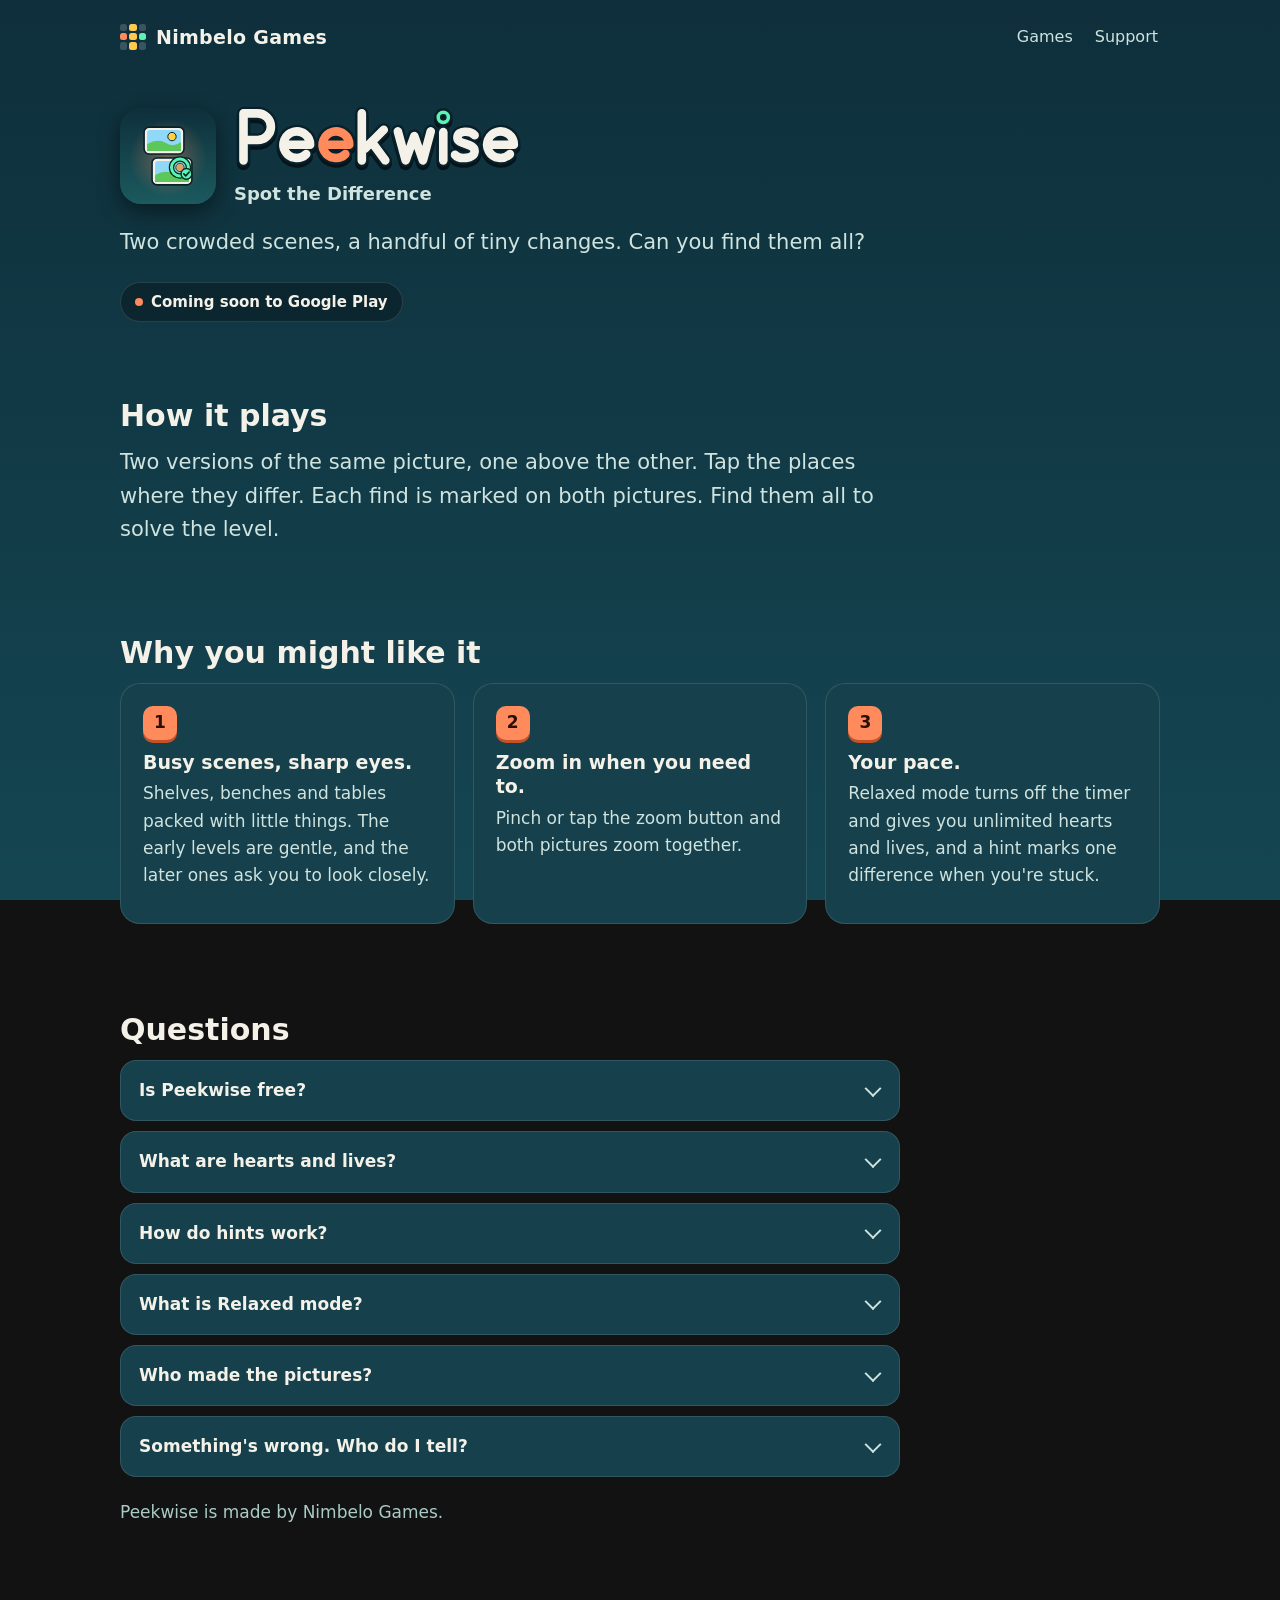
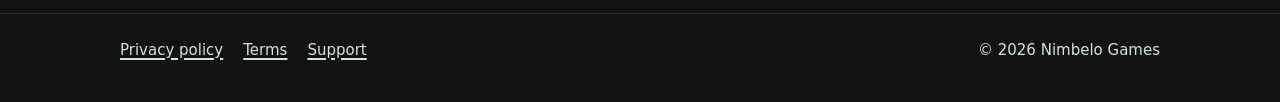
==== peekwise/index.html @ 4d1a4976 "Favicon on every page; screenshot frames hidden until real ones exist (design 71d658f) Co-Authored-B" ====
<!doctype html>
<html lang="en">
<head>
<meta charset="utf-8">
<meta name="viewport" content="width=device-width, initial-scale=1">
<title>Peekwise: Spot the Difference | Nimbelo Games</title>
<meta name="description" content="Peekwise is a calm spot the difference game for adults. Two crowded scenes, a handful of tiny changes. Zoom in, take your time, find them all.">
<meta name="theme-color" content="#0E2F3B">
<link rel="icon" href="/assets/favicon.svg" type="image/svg+xml">
<link rel="stylesheet" href="/site.css">
</head>
<body class="peekwise">
<a class="skip" href="#main">Skip to content</a>
<header class="site-header"><div class="wrap">
  <a class="studio-name" href="/"><span class="studio-mark" aria-hidden="true"><i></i><i class="on"></i><i></i><i class="alt"></i><i class="on"></i><i class="mint"></i><i></i><i class="on"></i><i></i></span>Nimbelo Games</a>
  <nav class="site-nav" aria-label="Main"><a href="/#games">Games</a><a href="/support/">Support</a></nav>
</div></header>

<main id="main">
  <div class="wrap game-hero">
    <div>
      <div class="id">
        <img class="icon" src="/assets/peekwise-icon-full.svg" alt="Peekwise app icon" width="96" height="96">
        <div><img class="wordmark" src="/assets/peekwise-wordmark.svg" alt="Peekwise" height="72"><p class="subtitle">Spot the Difference</p></div>
      </div>
      <h1 class="sr-h1">Peekwise: Spot the Difference</h1>
      <p class="lead">Two crowded scenes, a handful of tiny changes. Can you find them all?</p>
      <p style="margin-top:22px"><span class="soon">Coming soon to Google Play</span></p>
    </div>
    <div class="shot pending" role="img" aria-label="Peekwise game screen">Real game screenshot<br>(storyboard frame 1: a level in play)</div>
  </div>

  <section aria-labelledby="how"><div class="wrap">
    <h2 id="how">How it plays</h2>
    <p class="lead">Two versions of the same picture, one above the other. Tap the places where they differ. Each find is marked on both pictures. Find them all to solve the level.</p>
  </div></section>

  <section aria-labelledby="why"><div class="wrap">
    <h2 id="why">Why you might like it</h2>
    <div class="points">
      <div class="point"><div><span class="num">1</span><h3>Busy scenes, sharp eyes.</h3><p style="color:var(--text2)">Shelves, benches and tables packed with little things. The early levels are gentle, and the later ones ask you to look closely.</p></div>
        <div class="shot pending" role="img" aria-label="A busy scene">Real screenshot<br>(frame 2: busy scene)</div></div>
      <div class="point"><div><span class="num">2</span><h3>Zoom in when you need to.</h3><p style="color:var(--text2)">Pinch or tap the zoom button and both pictures zoom together.</p></div>
        <div class="shot pending" role="img" aria-label="Both pictures zoomed in">Real screenshot<br>(frame 3: zoom)</div></div>
      <div class="point"><div><span class="num">3</span><h3>Your pace.</h3><p style="color:var(--text2)">Relaxed mode turns off the timer and gives you unlimited hearts and lives, and a hint marks one difference when you're stuck.</p></div>
        <div class="shot pending" role="img" aria-label="A hint marking one difference">Real screenshot<br>(frame 4: hint)</div></div>
    </div>
  </div></section>

  <section aria-labelledby="faq-h"><div class="wrap">
    <h2 id="faq-h">Questions</h2>
    <div class="faq">
      <details><summary>Is Peekwise free?</summary><div class="a"><p>Yes, it's free to play, with ads between levels and optional purchases. A one-time purchase removes the ads between levels. Ads you choose to watch for a reward stay available.</p></div></details>
      <details><summary>What are hearts and lives?</summary><div class="a"><p>Hearts belong to one level: a wrong tap costs a heart. Lives are shared across the game: giving up on a level (out of hearts or out of time) costs a life. Lives refill over time.</p></div></details>
      <details><summary>How do hints work?</summary><div class="a"><p>A hint reveals one difference you haven't found. You get hints from Daily Rewards and the prize wheel, or you can use coins or watch an ad.</p></div></details>
      <details><summary>What is Relaxed mode?</summary><div class="a"><p>A setting that turns off the timer and gives you unlimited hearts and lives, so levels can't be lost. Look as long as you like.</p></div></details>
      <details><summary>Who made the pictures?</summary><div class="a"><p>The scenes, and some of the changes in them, were made with the help of AI. We choose every difference, check each one, and test every level with our own tools.</p></div></details>
      <details><summary>Something's wrong. Who do I tell?</summary><div class="a"><p>Write to <a href="mailto:support@nimbelogames.com">support@nimbelogames.com</a>, or see the <a href="/support/">support page</a>.</p></div></details>
    </div>
    <p class="muted" style="margin-top:22px">Peekwise is made by Nimbelo Games.</p>
  </div></section>
</main>

<footer class="site-footer"><div class="wrap">
  <nav aria-label="Footer"><a href="/privacy">Privacy policy</a><a href="/terms">Terms</a><a href="/support/">Support</a></nav>
  <span>© 2026 Nimbelo Games</span>
</div></footer>
</body>
</html>
---- site.css ----
/* Nimbelo Games website v1 (Designer, 2026-11-20).
   Plain CSS, system fonts only, no third-party requests, no JavaScript needed.
   Three themes on <body>: .studio (home, support), .switchlight, .peekwise.
   All text pairs checked: body text >= 7:1, small/secondary text >= 4.5:1. */

:root{
  color-scheme: dark;
  --font: system-ui, -apple-system, "Segoe UI", Roboto, "Helvetica Neue", Arial, sans-serif;
  --text: #F4F1E8;
  --radius: 20px;
  --max: 1080px;
  --gutter: 20px;
}

/* ---- themes ---- */
.studio{      --top:#15122A; --bottom:#211B3D; --surface:#2A2350; --raised:#3A3166; --text2:#D6D0E6; --muted:#B4ACCB; --accent:#C7B6FF; --onAccent:#15122A; --accentEdge:#8E7BD6; --line:#FFFFFF1F; }
.switchlight{ --top:#2A1E4F; --bottom:#8A3F5E; --surface:#34265E; --raised:#46356F; --text2:#E3D3E6; --muted:#BBA8CC; --accent:#FFC94D; --onAccent:#1A1300; --accentEdge:#C98F12; --line:#FFFFFF1F; }
.peekwise{    --top:#0E2F3B; --bottom:#144652; --surface:#15404C; --raised:#1F5566; --text2:#CFE3DF; --muted:#A9CBC6; --accent:#FF8A5C; --onAccent:#2B0F02; --accentEdge:#C2522A; --mint:#5CF2B5; --line:#FFFFFF1F; }

*{box-sizing:border-box}
html{background:var(--top)}
body{margin:0;font:17px/1.6 var(--font);color:var(--text);background:linear-gradient(var(--top),var(--bottom)) fixed;min-height:100vh;-webkit-text-size-adjust:100%}
img,svg{max-width:100%;display:block}
a{color:var(--text);text-decoration:underline;text-decoration-thickness:1.5px;text-underline-offset:3px}
a:hover{text-decoration-thickness:2.5px}
:focus-visible{outline:3px solid var(--accent);outline-offset:3px;border-radius:6px}
.wrap{max-width:var(--max);margin:0 auto;padding:0 var(--gutter)}
.skip{position:absolute;left:-999px}.skip:focus{left:var(--gutter);top:8px;background:var(--surface);padding:8px 12px;z-index:9}

/* ---- header ---- */
.site-header{padding:18px 0}
.site-header .wrap{display:flex;align-items:center;justify-content:space-between;gap:16px;flex-wrap:wrap}
.studio-name{font-weight:800;font-size:19px;letter-spacing:.3px;text-decoration:none;display:inline-flex;align-items:center;gap:10px}
.studio-mark{width:26px;height:26px;display:grid;grid-template-columns:repeat(3,1fr);gap:2px}
.studio-mark i{border-radius:2.5px;background:#FFFFFF2E}
.studio-mark i.on{background:#FFC94D}.studio-mark i.alt{background:#FF8A5C}.studio-mark i.mint{background:#5CF2B5}
.site-nav{display:flex;gap:18px;font-size:16px}
.site-nav a{text-decoration:none;color:var(--text2);padding:6px 2px}
.site-nav a[aria-current=page]{color:var(--text);text-decoration:underline}

/* ---- type ---- */
h1{font-size:clamp(34px,6vw,54px);line-height:1.1;margin:0 0 14px;font-weight:800;letter-spacing:-.5px}
h2{font-size:clamp(24px,3.4vw,30px);line-height:1.2;margin:0 0 12px;font-weight:750}
h3{font-size:19px;line-height:1.3;margin:0 0 6px}
.lead{font-size:clamp(18px,2.2vw,21px);color:var(--text2);max-width:36em;margin:0}
p{margin:0 0 12px}
section{padding:44px 0}
.muted{color:var(--muted)}

/* ---- buttons and pills ---- */
.btn{display:inline-flex;align-items:center;gap:8px;min-height:48px;padding:0 22px;border-radius:14px;font-weight:750;font-size:17px;text-decoration:none;color:var(--onAccent);background:var(--accent);box-shadow:0 5px 0 var(--accentEdge);transition:transform 80ms,box-shadow 80ms}
.btn:active{transform:translateY(4px);box-shadow:0 1px 0 var(--accentEdge)}
.btn.quiet{background:var(--raised);color:var(--text);box-shadow:0 5px 0 #00000055}
.soon{display:inline-flex;align-items:center;gap:8px;min-height:40px;padding:0 14px;border-radius:999px;background:#0000004D;border:1.5px solid var(--line);color:var(--text);font-size:15px;font-weight:650}
.soon::before{content:"";width:8px;height:8px;border-radius:50%;background:var(--accent)}
/* When live: replace .soon with Google's official "Get it on Google Play" badge
   (Google's files and rules only, verify on the Google Play badge page). */

/* ---- home ---- */
.hero{padding-top:40px;padding-bottom:28px;position:relative}
.hero-cells{position:absolute;right:var(--gutter);top:22px;display:grid;grid-template-columns:repeat(5,34px);gap:8px;opacity:.55;pointer-events:none}
.hero-cells i{width:34px;height:34px;border-radius:9px;background:#FFFFFF14;border:1.5px solid #FFFFFF1F}
.hero-cells i.on{background:#FFC94D;border-color:#FFC94D;box-shadow:0 0 18px #FFC94D66}
.hero-cells i.alt{background:#FF8A5C;border-color:#FF8A5C;box-shadow:0 0 18px #FF8A5C55}
.hero-cells i.mint{background:#5CF2B5;border-color:#5CF2B5;box-shadow:0 0 18px #5CF2B555}
@media (max-width:760px){.hero-cells{position:static;grid-template-columns:repeat(5,22px);gap:6px;margin:0 0 20px;opacity:.7}.hero-cells i{width:22px;height:22px;border-radius:6px}}
.games{display:grid;grid-template-columns:repeat(auto-fit,minmax(300px,1fr));gap:22px}
.game-card{transition:transform 220ms cubic-bezier(.22,1,.36,1),box-shadow 220ms;border-radius:26px;padding:24px;display:flex;flex-direction:column;gap:14px;background:linear-gradient(var(--top),var(--bottom));border:1.5px solid var(--line);box-shadow:0 18px 40px #0006}
.game-card .head{display:flex;align-items:center;gap:16px}
.game-card .icon{width:76px;height:76px;border-radius:22%;overflow:hidden;flex:none;box-shadow:0 6px 16px #0007}
.game-card .wordmark{height:38px;width:auto}
.game-card p{color:var(--text2);margin:0}
.game-card .actions{display:flex;flex-wrap:wrap;gap:12px;align-items:center;margin-top:auto}
.panel{background:var(--surface);border-radius:var(--radius);padding:26px;border:1.5px solid var(--line)}
.two{display:grid;grid-template-columns:repeat(auto-fit,minmax(300px,1fr));gap:22px}

/* ---- game pages ---- */
.game-hero{display:grid;grid-template-columns:1.1fr .9fr;gap:36px;align-items:center;padding-top:30px;padding-bottom:44px}
@media (max-width:820px){.game-hero{grid-template-columns:1fr}}
.game-hero .id{display:flex;align-items:center;gap:18px;margin-bottom:18px;flex-wrap:wrap}
.game-hero .icon{width:96px;height:96px;border-radius:22%;overflow:hidden;box-shadow:0 8px 22px #0007}
.game-hero .wordmark{height:72px;width:auto}
.subtitle{margin:4px 0 0;font-weight:700;font-size:18px;color:var(--text2)}
.peekwise .shot{border:3px solid #08202A}
.sr-h1{position:absolute;width:1px;height:1px;overflow:hidden;clip:rect(0 0 0 0)}
.shot{aspect-ratio:9/19.5;max-width:300px;width:100%;margin:0 auto;border-radius:30px;border:6px solid #0A0B14;background:var(--surface);box-shadow:0 18px 44px #0008;display:grid;place-items:center;text-align:center;color:var(--muted);font-size:14px;padding:16px;overflow:hidden}
.shot img{width:100%;height:100%;object-fit:cover;border-radius:24px}
.points{display:grid;gap:30px}
.point{display:grid;grid-template-columns:1fr 240px;gap:28px;align-items:center}
.point:nth-child(even){grid-template-columns:240px 1fr}
.point:nth-child(even) .shot{order:-1}
@media (max-width:720px){.point,.point:nth-child(even){grid-template-columns:1fr}.point:nth-child(even) .shot{order:0}.point .shot{max-width:240px}}
.point .num{display:inline-grid;place-items:center;width:34px;height:34px;border-radius:10px;background:var(--accent);color:var(--onAccent);font-weight:800;margin-bottom:10px;box-shadow:0 3px 0 var(--accentEdge)}

/* ---- FAQ (native details, works without JS) ---- */
.faq{display:grid;gap:10px;max-width:780px}
.faq details{background:var(--surface);border:1.5px solid var(--line);border-radius:16px}
.faq summary{cursor:pointer;list-style:none;padding:16px 50px 16px 18px;font-weight:700;position:relative;min-height:48px}
.faq summary::-webkit-details-marker{display:none}
.faq summary::after{content:"";position:absolute;right:20px;top:50%;width:10px;height:10px;border-right:2.5px solid var(--text2);border-bottom:2.5px solid var(--text2);transform:translateY(-70%) rotate(45deg);transition:transform 150ms}
.faq details[open] summary::after{transform:translateY(-30%) rotate(225deg)}
.faq .a{padding:0 18px 16px;color:var(--text2)}
.faq .a p:last-child{margin:0}
@media (prefers-reduced-motion:reduce){*{transition:none!important}}

/* ---- support ---- */
.mail{font-size:clamp(20px,3vw,26px);font-weight:750;word-break:break-word}
.checklist{margin:10px 0 0;padding-left:22px;color:var(--text2)}

/* ---- footer ---- */
.site-footer{border-top:1.5px solid var(--line);margin-top:30px;padding:24px 0 40px;font-size:15px;color:var(--text2)}
.site-footer .wrap{display:flex;flex-wrap:wrap;gap:12px 22px;align-items:center;justify-content:space-between}
.site-footer nav{display:flex;flex-wrap:wrap;gap:8px 20px}
.site-footer a{color:var(--text2)}

/* ---- motion (light touch; all of it off with prefers-reduced-motion) ---- */
@media (prefers-reduced-motion:no-preference){
  /* hero cells: a slow light wave, like a level being solved */
  .hero-cells i{animation:cellwave 6s ease-in-out infinite;animation-delay:calc(var(--d,0) * 120ms)}
  @keyframes cellwave{0%,70%,100%{filter:none;transform:none}78%{filter:brightness(1.6);transform:scale(1.08)}}
  /* game cards lift a little on hover/focus */
  .game-card:hover,.game-card:focus-within{transform:translateY(-4px);box-shadow:0 26px 50px #0008}
  /* soft glow on game icons */
  .game-hero .icon{animation:iconglow 4.8s ease-in-out infinite}
  @keyframes iconglow{50%{box-shadow:0 8px 34px color-mix(in srgb,var(--accent) 45%,transparent)}}
  /* FAQ answers ease in */
  .faq details[open] .a{animation:fadein 220ms ease-out}
  @keyframes fadein{from{opacity:0;transform:translateY(-4px)}}
}

/* ---- phones (360-430 px): header stays on one line ---- */
@media (max-width:430px){
  :root{--gutter:16px}
  body{font-size:16px}
  .studio-name{font-size:16px;gap:8px}
  .studio-mark{width:22px;height:22px}
  .site-nav{gap:12px;font-size:15px}
  .game-card{padding:20px}
  .game-card .icon{width:64px;height:64px}
  .game-hero .wordmark{height:54px}
  .game-card .wordmark{height:32px}
  .panel{padding:20px}
  section{padding:34px 0}
}

/* ---- legal pages (/privacy, /terms; added by the developer in the first build, kept here so rebuilds keep it) ---- */
.legal{max-width:780px;padding-top:24px;padding-bottom:48px}
.legal h1{margin-top:8px}
.legal h2{margin-top:32px;font-size:clamp(20px,2.6vw,23px);scroll-margin-top:16px}
.legal p,.legal li{color:var(--text2)}
.legal strong{color:var(--text)}
.legal li{margin:6px 0}
.legal code{font-size:.92em}
.legal .note{border-left:3px solid currentColor;padding-left:12px}
.langs{display:flex;flex-wrap:wrap;gap:8px 16px;font-size:.95em}
.langs a[aria-current]{font-weight:700;text-decoration:none}

/* ---- screenshots not ready yet: hide the empty frames (real screenshots only) ----
   Remove the "pending" class from a .shot when its real image goes in. */
.shot.pending{display:none}
.game-hero:has(.shot.pending){grid-template-columns:1fr;padding-bottom:20px}
.points:has(.shot.pending){grid-template-columns:repeat(auto-fit,minmax(240px,1fr));gap:18px}
.point:has(.shot.pending){display:block;background:var(--surface);border:1.5px solid var(--line);border-radius:var(--radius);padding:22px}
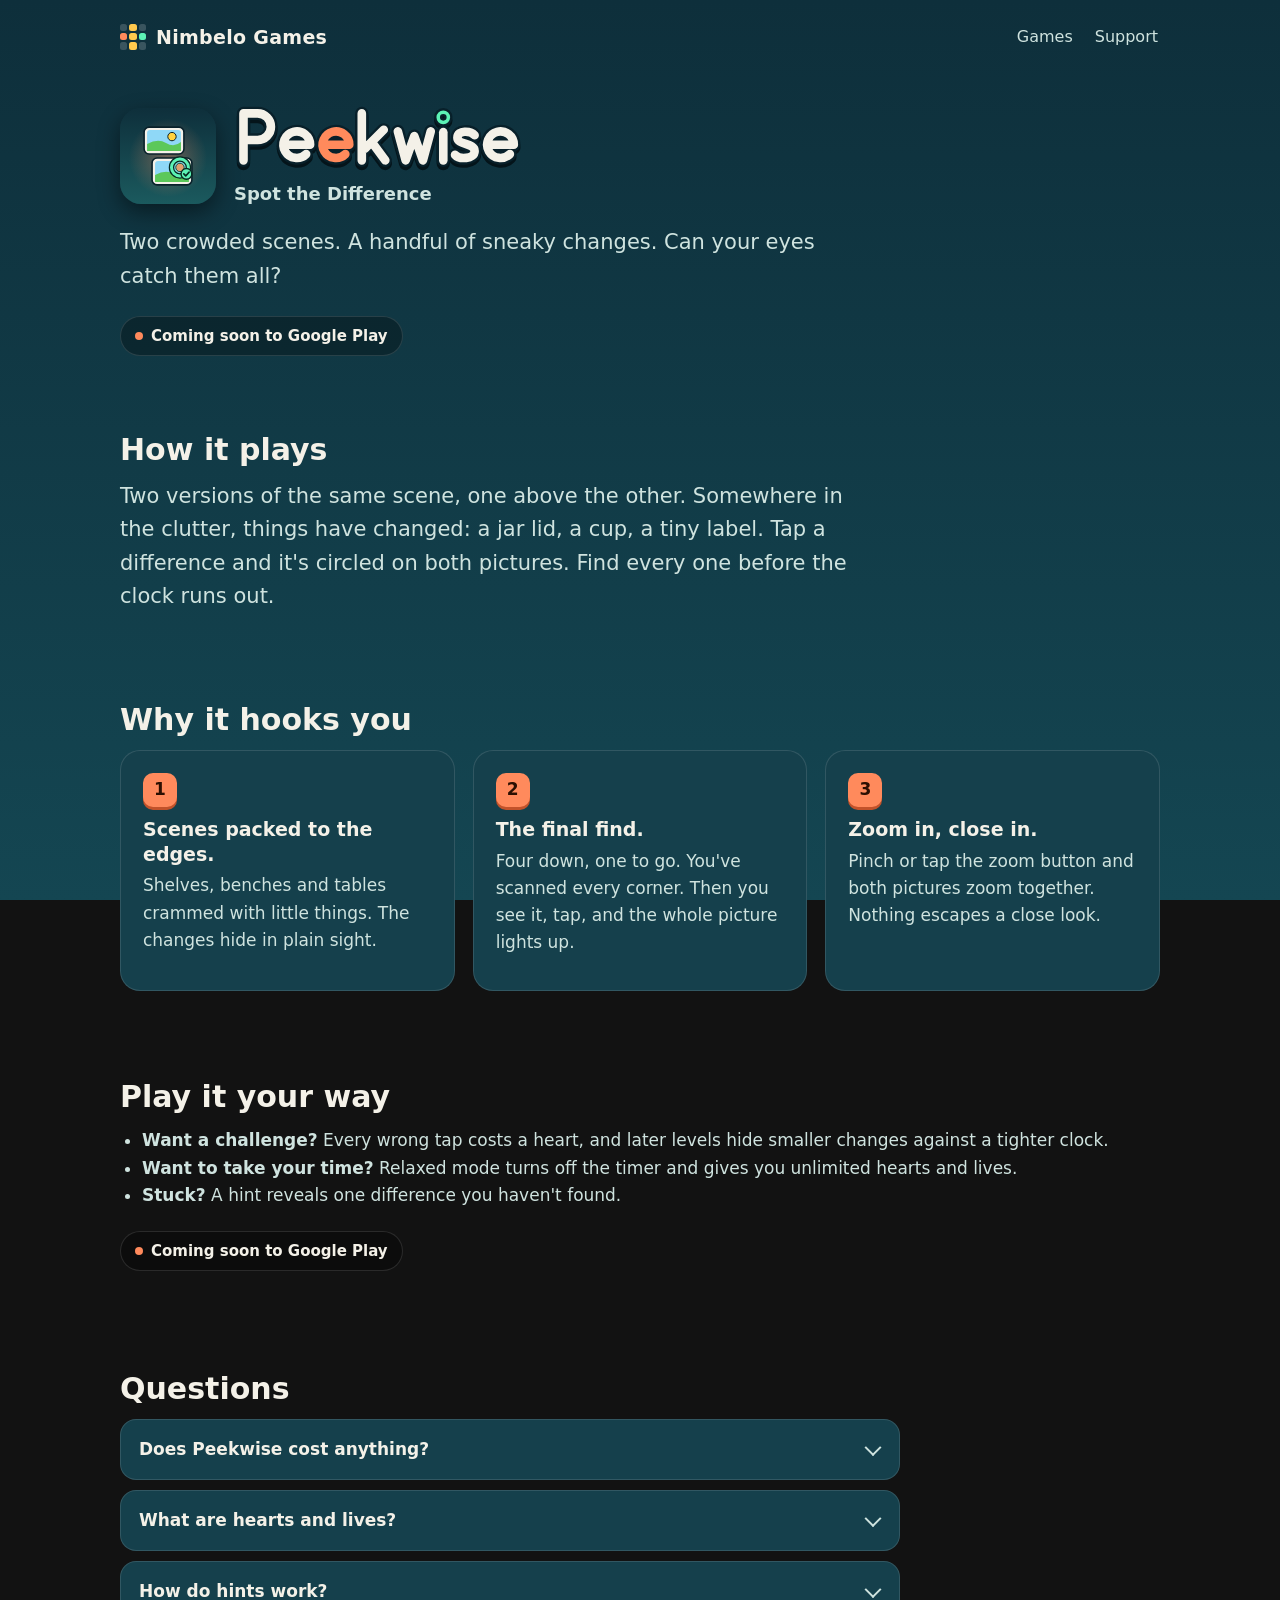
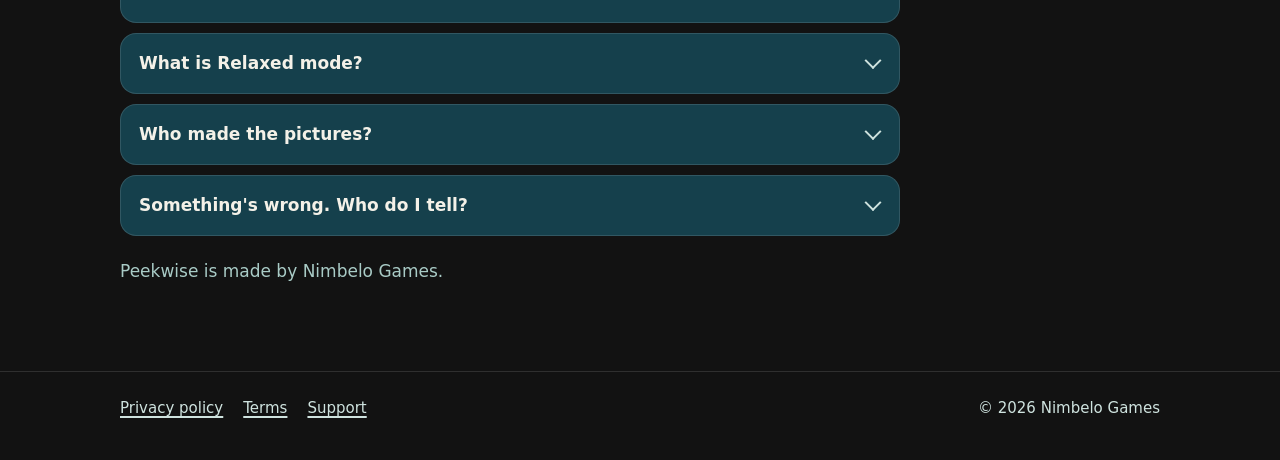
==== commit 311b2b3b: "Website copy v2 from Marketing (toren-hq 30aea82) Co-Authored-By: Claude Opus 5.5 <noreply@anthropic" ====
--- a/peekwise/index.html
+++ b/peekwise/index.html
@@ -4,10 +4,10 @@
 <meta charset="utf-8">
 <meta name="viewport" content="width=device-width, initial-scale=1">
 <title>Peekwise: Spot the Difference | Nimbelo Games</title>
-<meta name="description" content="Peekwise is a calm spot the difference game for adults. Two crowded scenes, a handful of tiny changes. Zoom in, take your time, find them all.">
+<meta name="description" content="Two crowded scenes. A handful of sneaky changes. Zoom in, beat the clock and catch every one. Peekwise, a spot the difference game, coming to Google Play.">
 <meta name="theme-color" content="#0E2F3B">
 <link rel="icon" href="/assets/favicon.svg" type="image/svg+xml">
-<link rel="stylesheet" href="/site.css">
+<link rel="stylesheet" href="/site.css?v=990fc7dd">
 </head>
 <body class="peekwise">
 <a class="skip" href="#main">Skip to content</a>
@@ -24,7 +24,7 @@
         <div><img class="wordmark" src="/assets/peekwise-wordmark.svg" alt="Peekwise" height="72"><p class="subtitle">Spot the Difference</p></div>
       </div>
       <h1 class="sr-h1">Peekwise: Spot the Difference</h1>
-      <p class="lead">Two crowded scenes, a handful of tiny changes. Can you find them all?</p>
+      <p class="lead">Two crowded scenes. A handful of sneaky changes. Can your eyes catch them all?</p>
       <p style="margin-top:22px"><span class="soon">Coming soon to Google Play</span></p>
     </div>
     <div class="shot pending" role="img" aria-label="Peekwise game screen">Real game screenshot<br>(storyboard frame 1: a level in play)</div>
@@ -32,28 +32,34 @@
 
   <section aria-labelledby="how"><div class="wrap">
     <h2 id="how">How it plays</h2>
-    <p class="lead">Two versions of the same picture, one above the other. Tap the places where they differ. Each find is marked on both pictures. Find them all to solve the level.</p>
+    <p class="lead">Two versions of the same scene, one above the other. Somewhere in the clutter, things have changed: a jar lid, a cup, a tiny label. Tap a difference and it's circled on both pictures. Find every one before the clock runs out.</p>
   </div></section>
 
   <section aria-labelledby="why"><div class="wrap">
-    <h2 id="why">Why you might like it</h2>
+    <h2 id="why">Why it hooks you</h2>
     <div class="points">
-      <div class="point"><div><span class="num">1</span><h3>Busy scenes, sharp eyes.</h3><p style="color:var(--text2)">Shelves, benches and tables packed with little things. The early levels are gentle, and the later ones ask you to look closely.</p></div>
+      <div class="point"><div><span class="num">1</span><h3>Scenes packed to the edges.</h3><p style="color:var(--text2)">Shelves, benches and tables crammed with little things. The changes hide in plain sight.</p></div>
         <div class="shot pending" role="img" aria-label="A busy scene">Real screenshot<br>(frame 2: busy scene)</div></div>
-      <div class="point"><div><span class="num">2</span><h3>Zoom in when you need to.</h3><p style="color:var(--text2)">Pinch or tap the zoom button and both pictures zoom together.</p></div>
+      <div class="point"><div><span class="num">2</span><h3>The final find.</h3><p style="color:var(--text2)">Four down, one to go. You've scanned every corner. Then you see it, tap, and the whole picture lights up.</p></div>
         <div class="shot pending" role="img" aria-label="Both pictures zoomed in">Real screenshot<br>(frame 3: zoom)</div></div>
-      <div class="point"><div><span class="num">3</span><h3>Your pace.</h3><p style="color:var(--text2)">Relaxed mode turns off the timer and gives you unlimited hearts and lives, and a hint marks one difference when you're stuck.</p></div>
+      <div class="point"><div><span class="num">3</span><h3>Zoom in, close in.</h3><p style="color:var(--text2)">Pinch or tap the zoom button and both pictures zoom together. Nothing escapes a close look.</p></div>
         <div class="shot pending" role="img" aria-label="A hint marking one difference">Real screenshot<br>(frame 4: hint)</div></div>
     </div>
+  </div></section>
+
+  <section aria-labelledby="ways"><div class="wrap">
+    <h2 id="ways">Play it your way</h2>
+    <ul class="checklist"><li><strong>Want a challenge?</strong> Every wrong tap costs a heart, and later levels hide smaller changes against a tighter clock.</li><li><strong>Want to take your time?</strong> Relaxed mode turns off the timer and gives you unlimited hearts and lives.</li><li><strong>Stuck?</strong> A hint reveals one difference you haven't found.</li></ul>
+    <p style="margin-top:22px"><span class="soon">Coming soon to Google Play</span></p>
   </div></section>
 
   <section aria-labelledby="faq-h"><div class="wrap">
     <h2 id="faq-h">Questions</h2>
     <div class="faq">
-      <details><summary>Is Peekwise free?</summary><div class="a"><p>Yes, it's free to play, with ads between levels and optional purchases. A one-time purchase removes the ads between levels. Ads you choose to watch for a reward stay available.</p></div></details>
+      <details><summary>Does Peekwise cost anything?</summary><div class="a"><p>It's free to download and play, with ads between levels and optional purchases. A one-time purchase removes the ads between levels. Ads you choose to watch for a reward stay available.</p></div></details>
       <details><summary>What are hearts and lives?</summary><div class="a"><p>Hearts belong to one level: a wrong tap costs a heart. Lives are shared across the game: giving up on a level (out of hearts or out of time) costs a life. Lives refill over time.</p></div></details>
       <details><summary>How do hints work?</summary><div class="a"><p>A hint reveals one difference you haven't found. You get hints from Daily Rewards and the prize wheel, or you can use coins or watch an ad.</p></div></details>
-      <details><summary>What is Relaxed mode?</summary><div class="a"><p>A setting that turns off the timer and gives you unlimited hearts and lives, so levels can't be lost. Look as long as you like.</p></div></details>
+      <details><summary>What is Relaxed mode?</summary><div class="a"><p>A setting that turns off the timer and gives you unlimited hearts and lives, so levels can't be lost.</p></div></details>
       <details><summary>Who made the pictures?</summary><div class="a"><p>The scenes, and some of the changes in them, were made with the help of AI. We choose every difference, check each one, and test every level with our own tools.</p></div></details>
       <details><summary>Something's wrong. Who do I tell?</summary><div class="a"><p>Write to <a href="mailto:support@nimbelogames.com">support@nimbelogames.com</a>, or see the <a href="/support/">support page</a>.</p></div></details>
     </div>
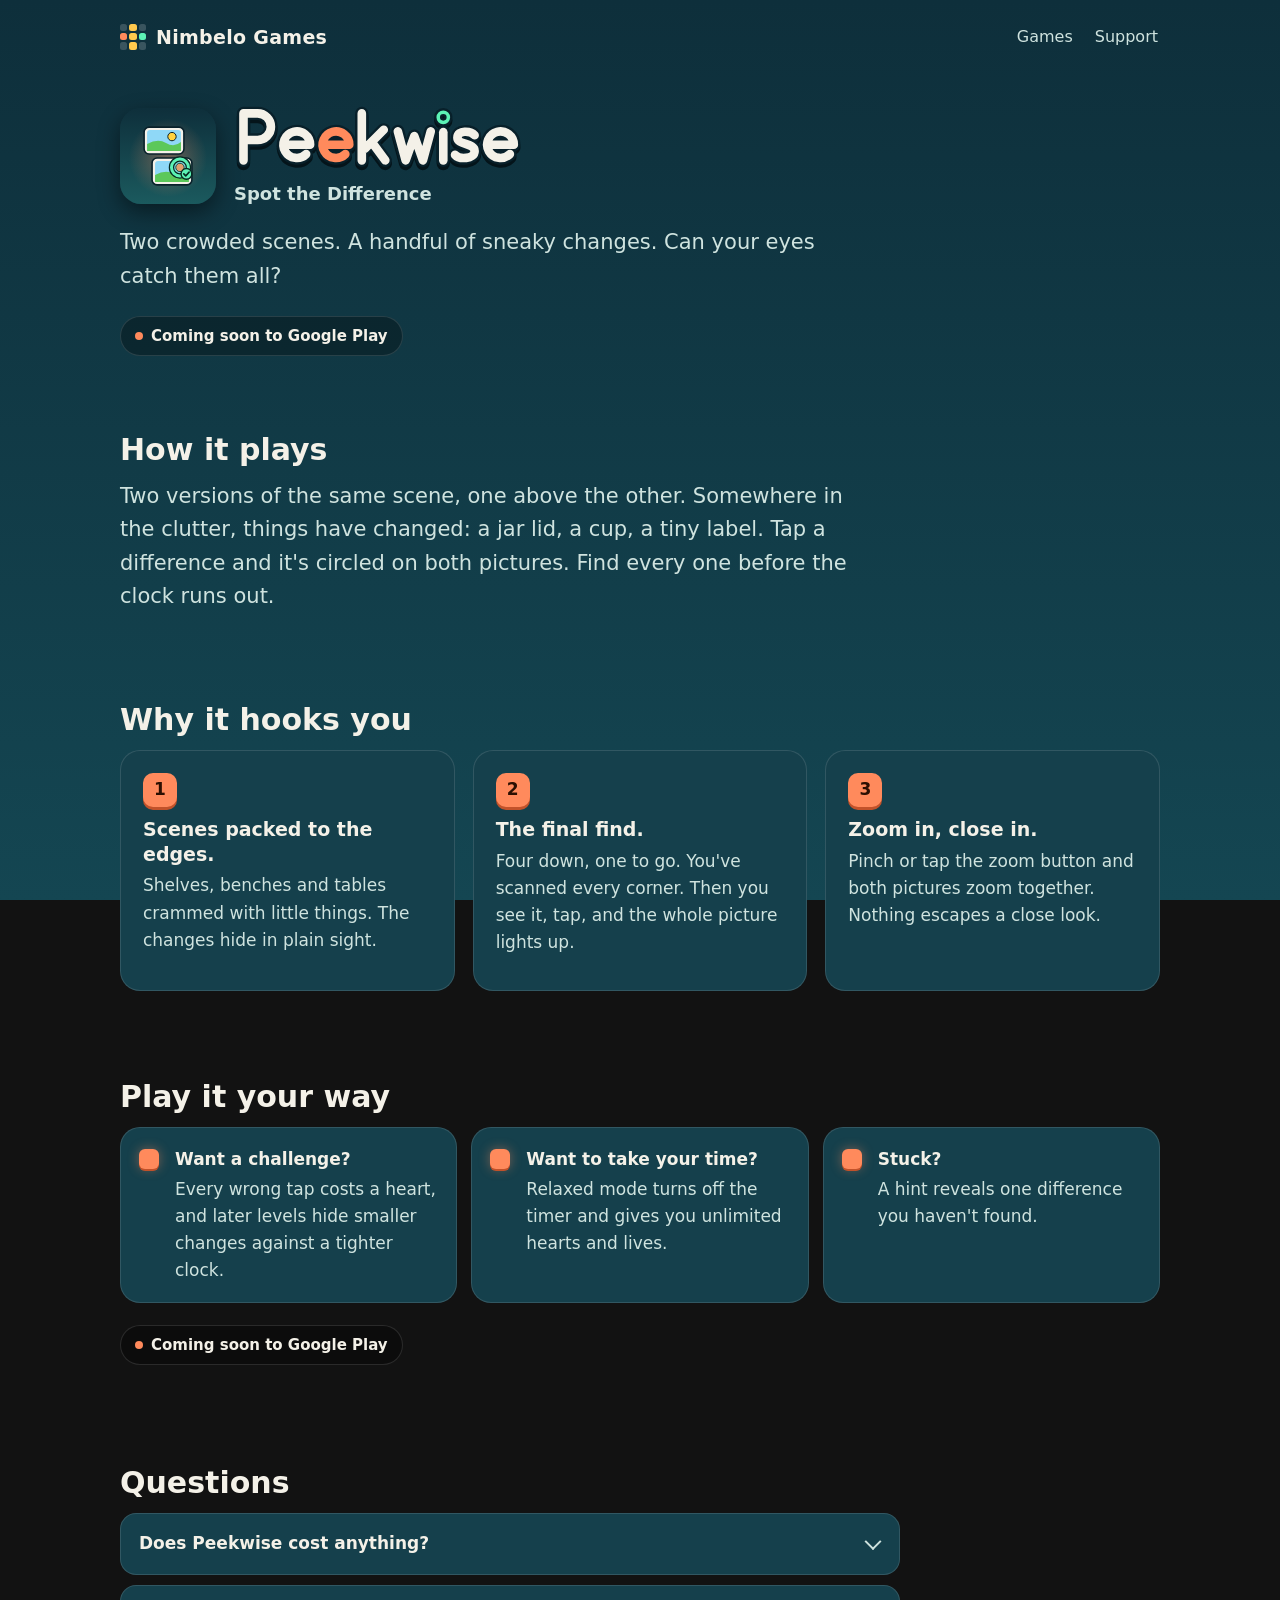
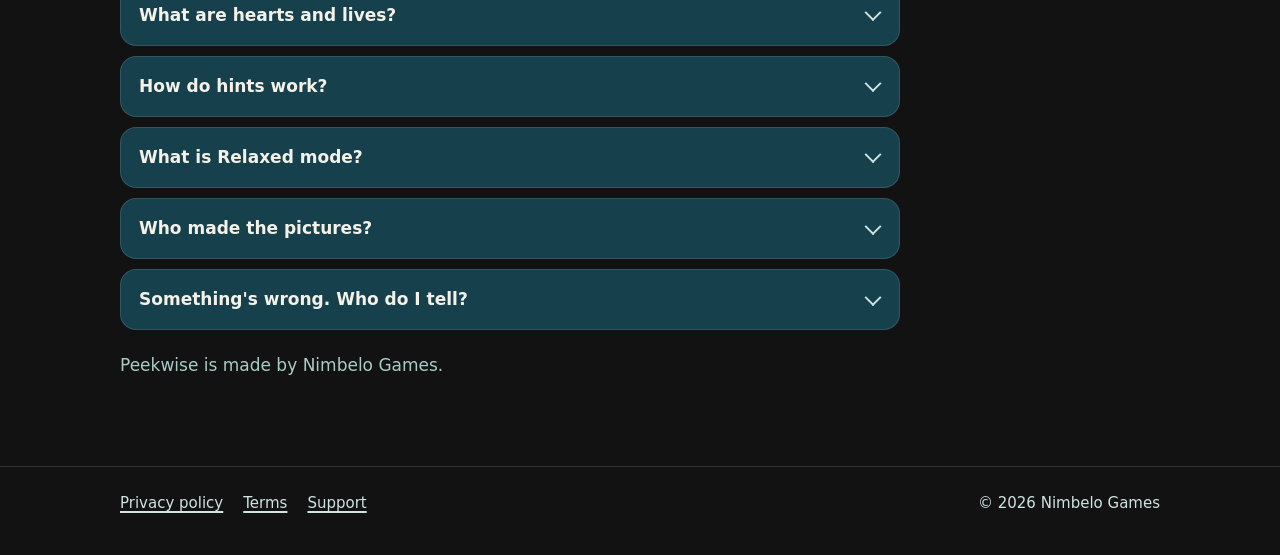
==== commit a31164c0: "Copy v2 from the design source (toren-hq 115a8c5): game-colour hero buttons, 'Play it your way' card" ====
--- a/peekwise/index.html
+++ b/peekwise/index.html
@@ -7,7 +7,7 @@
 <meta name="description" content="Two crowded scenes. A handful of sneaky changes. Zoom in, beat the clock and catch every one. Peekwise, a spot the difference game, coming to Google Play.">
 <meta name="theme-color" content="#0E2F3B">
 <link rel="icon" href="/assets/favicon.svg" type="image/svg+xml">
-<link rel="stylesheet" href="/site.css?v=990fc7dd">
+<link rel="stylesheet" href="/site.css?v=52393e60">
 </head>
 <body class="peekwise">
 <a class="skip" href="#main">Skip to content</a>
@@ -49,8 +49,8 @@
 
   <section aria-labelledby="ways"><div class="wrap">
     <h2 id="ways">Play it your way</h2>
-    <ul class="checklist"><li><strong>Want a challenge?</strong> Every wrong tap costs a heart, and later levels hide smaller changes against a tighter clock.</li><li><strong>Want to take your time?</strong> Relaxed mode turns off the timer and gives you unlimited hearts and lives.</li><li><strong>Stuck?</strong> A hint reveals one difference you haven't found.</li></ul>
-    <p style="margin-top:22px"><span class="soon">Coming soon to Google Play</span></p>
+    <ul class="ways"><li><strong>Want a challenge?</strong> Every wrong tap costs a heart, and later levels hide smaller changes against a tighter clock.</li><li><strong>Want to take your time?</strong> Relaxed mode turns off the timer and gives you unlimited hearts and lives.</li><li><strong>Stuck?</strong> A hint reveals one difference you haven't found.</li></ul>
+    <p class="ways-soon"><span class="soon">Coming soon to Google Play</span></p>
   </div></section>
 
   <section aria-labelledby="faq-h"><div class="wrap">
--- a/site.css
+++ b/site.css
@@ -161,3 +161,16 @@
 .game-hero:has(.shot.pending){grid-template-columns:1fr;padding-bottom:20px}
 .points:has(.shot.pending){grid-template-columns:repeat(auto-fit,minmax(240px,1fr));gap:18px}
 .point:has(.shot.pending){display:block;background:var(--surface);border:1.5px solid var(--line);border-radius:var(--radius);padding:22px}
+
+/* ---- copy v2 (Marketing 30aea82) ---- */
+.hero-actions{display:flex;flex-wrap:wrap;gap:12px;margin-top:24px}
+.sub{color:var(--text2);margin-top:10px}
+.lead + .sub{font-size:clamp(16px,1.9vw,18px)}
+/* "Play it your way": choices as small cards, each with a lit cell in the game colour */
+.ways{list-style:none;margin:0;padding:0;display:grid;grid-template-columns:repeat(auto-fit,minmax(230px,1fr));gap:14px}
+.ways li{position:relative;background:var(--surface);border:1.5px solid var(--line);border-radius:var(--radius);padding:18px 18px 18px 54px;color:var(--text2)}
+.ways li::before{content:"";position:absolute;left:18px;top:21px;width:20px;height:20px;border-radius:6px;background:var(--accent);box-shadow:0 2px 0 var(--accentEdge),0 0 12px color-mix(in srgb,var(--accent) 45%,transparent)}
+.ways strong{display:block;color:var(--text);margin-bottom:2px}
+.ways-soon{margin-top:22px}
+@media (max-width:430px){.hero-actions .btn{flex:1 1 auto;justify-content:center}}
+.btn.switchlight,.btn.peekwise{background:var(--accent);min-height:48px}
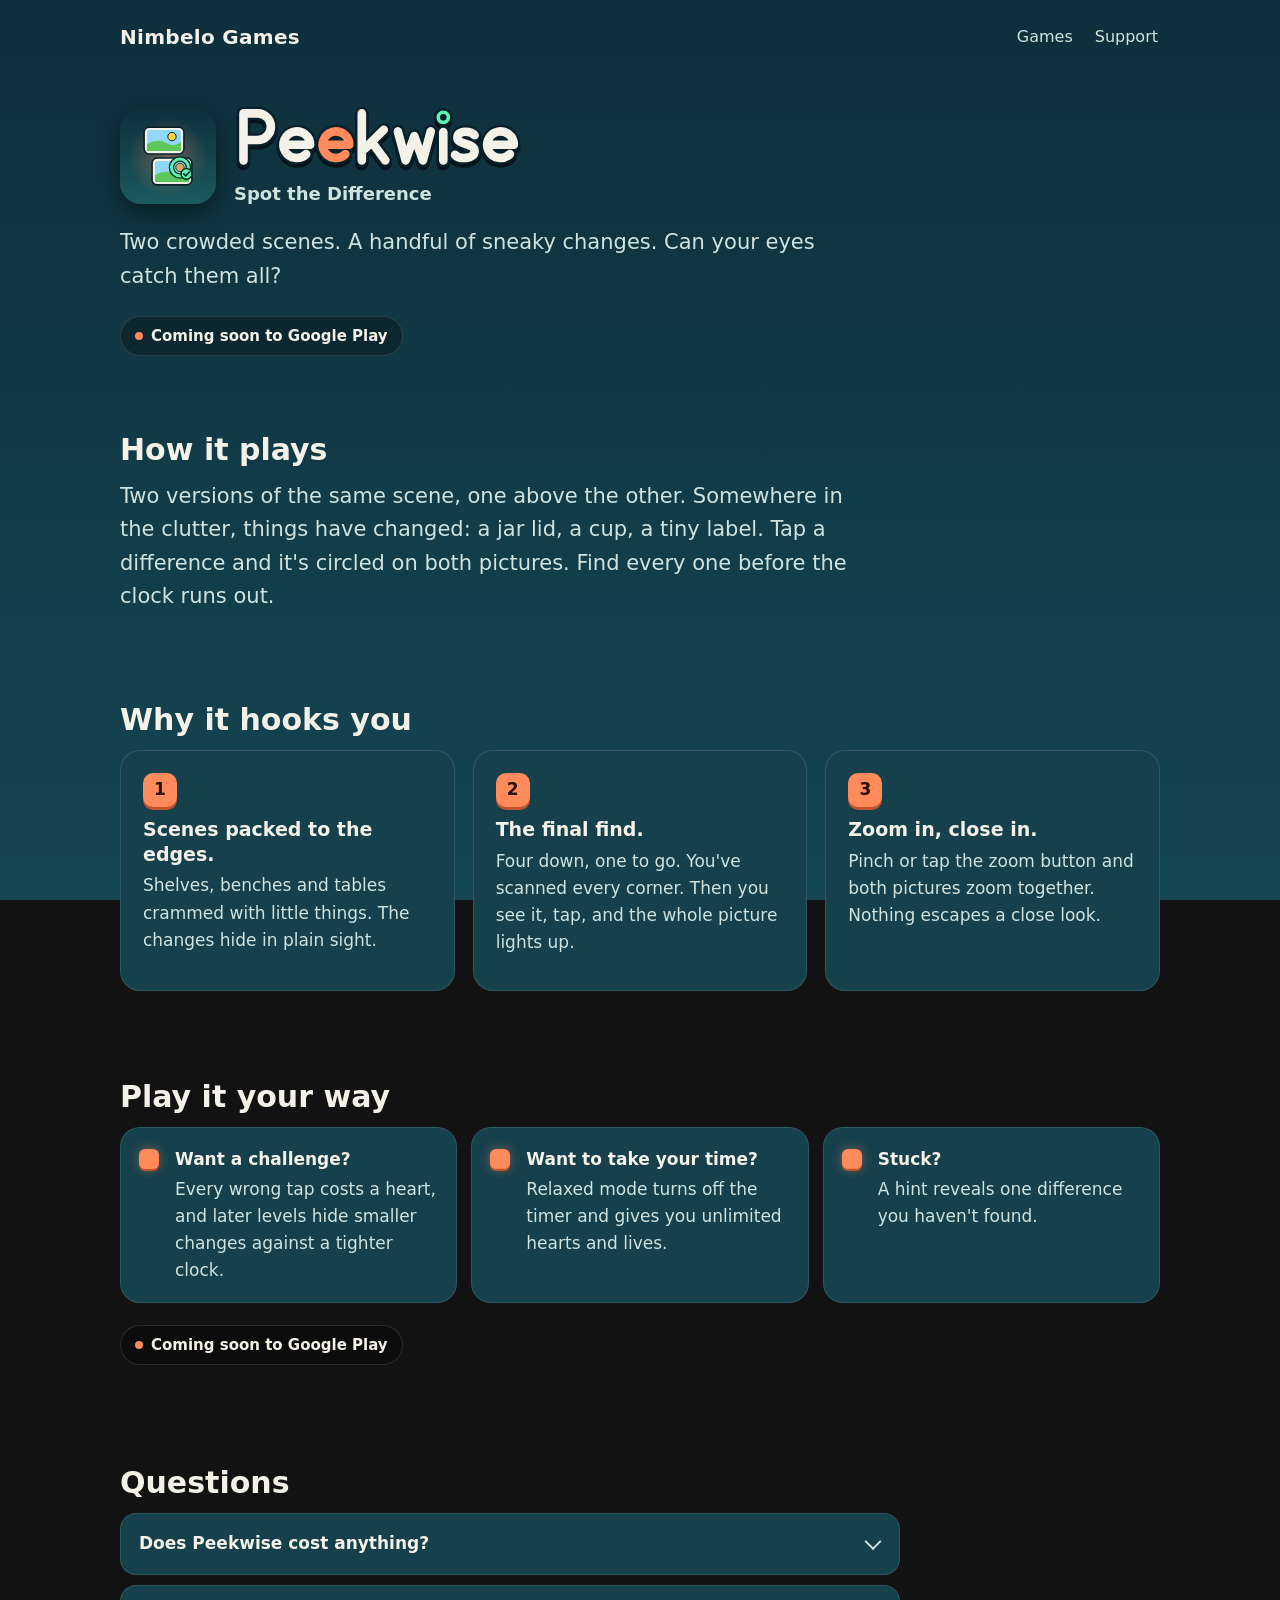
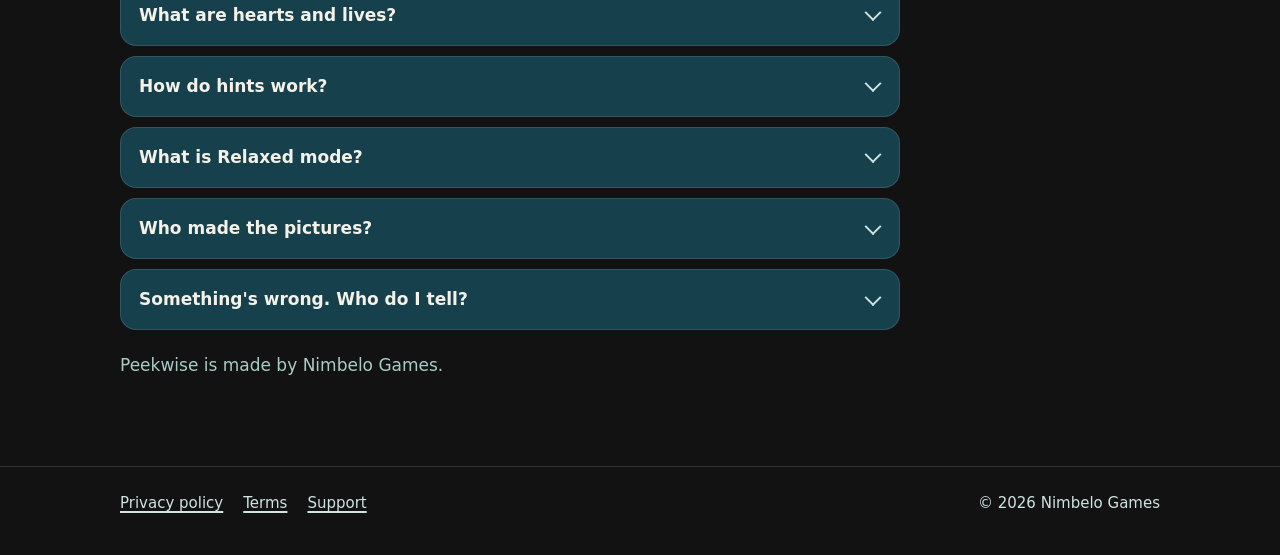
==== commit 2c57d930: "Rebuild from toren-hq 09a83cd: 'We read every message' wording; header studio name only; hero game i" ====
--- a/peekwise/index.html
+++ b/peekwise/index.html
@@ -7,12 +7,12 @@
 <meta name="description" content="Two crowded scenes. A handful of sneaky changes. Zoom in, beat the clock and catch every one. Peekwise, a spot the difference game, coming to Google Play.">
 <meta name="theme-color" content="#0E2F3B">
 <link rel="icon" href="/assets/favicon.svg" type="image/svg+xml">
-<link rel="stylesheet" href="/site.css?v=52393e60">
+<link rel="stylesheet" href="/site.css?v=ffde4684">
 </head>
 <body class="peekwise">
 <a class="skip" href="#main">Skip to content</a>
 <header class="site-header"><div class="wrap">
-  <a class="studio-name" href="/"><span class="studio-mark" aria-hidden="true"><i></i><i class="on"></i><i></i><i class="alt"></i><i class="on"></i><i class="mint"></i><i></i><i class="on"></i><i></i></span>Nimbelo Games</a>
+  <a class="studio-name" href="/">Nimbelo Games</a>
   <nav class="site-nav" aria-label="Main"><a href="/#games">Games</a><a href="/support/">Support</a></nav>
 </div></header>
 
--- a/site.css
+++ b/site.css
@@ -30,10 +30,7 @@
 /* ---- header ---- */
 .site-header{padding:18px 0}
 .site-header .wrap{display:flex;align-items:center;justify-content:space-between;gap:16px;flex-wrap:wrap}
-.studio-name{font-weight:800;font-size:19px;letter-spacing:.3px;text-decoration:none;display:inline-flex;align-items:center;gap:10px}
-.studio-mark{width:26px;height:26px;display:grid;grid-template-columns:repeat(3,1fr);gap:2px}
-.studio-mark i{border-radius:2.5px;background:#FFFFFF2E}
-.studio-mark i.on{background:#FFC94D}.studio-mark i.alt{background:#FF8A5C}.studio-mark i.mint{background:#5CF2B5}
+.studio-name{font-weight:800;font-size:20px;letter-spacing:.3px;text-decoration:none}
 .site-nav{display:flex;gap:18px;font-size:16px}
 .site-nav a{text-decoration:none;color:var(--text2);padding:6px 2px}
 .site-nav a[aria-current=page]{color:var(--text);text-decoration:underline}
@@ -58,12 +55,12 @@
 
 /* ---- home ---- */
 .hero{padding-top:40px;padding-bottom:28px;position:relative}
-.hero-cells{position:absolute;right:var(--gutter);top:22px;display:grid;grid-template-columns:repeat(5,34px);gap:8px;opacity:.55;pointer-events:none}
-.hero-cells i{width:34px;height:34px;border-radius:9px;background:#FFFFFF14;border:1.5px solid #FFFFFF1F}
-.hero-cells i.on{background:#FFC94D;border-color:#FFC94D;box-shadow:0 0 18px #FFC94D66}
-.hero-cells i.alt{background:#FF8A5C;border-color:#FF8A5C;box-shadow:0 0 18px #FF8A5C55}
-.hero-cells i.mint{background:#5CF2B5;border-color:#5CF2B5;box-shadow:0 0 18px #5CF2B555}
-@media (max-width:760px){.hero-cells{position:static;grid-template-columns:repeat(5,22px);gap:6px;margin:0 0 20px;opacity:.7}.hero-cells i{width:22px;height:22px;border-radius:6px}}
+.hero-icons{position:absolute;right:var(--gutter);top:34px;width:250px;height:190px;pointer-events:none}
+.hero-icons img{position:absolute;width:132px;height:132px;border-radius:22%;box-shadow:0 14px 34px #0008}
+.hero-icons .sl{left:0;top:0;transform:rotate(-8deg);box-shadow:0 14px 34px #0008,0 0 40px #FFC94D40}
+.hero-icons .pw{right:0;top:52px;transform:rotate(7deg);box-shadow:0 14px 34px #0008,0 0 40px #FF8A5C40}
+@media (min-width:761px){.hero:has(.hero-icons){padding-right:calc(var(--gutter) + 270px)}}
+@media (max-width:760px){.hero-icons{position:static;width:auto;height:auto;display:flex;gap:14px;margin:0 0 22px}.hero-icons img{position:static;width:60px;height:60px}.hero-icons .sl{transform:rotate(-5deg)}.hero-icons .pw{transform:rotate(5deg)}}
 .games{display:grid;grid-template-columns:repeat(auto-fit,minmax(300px,1fr));gap:22px}
 .game-card{transition:transform 220ms cubic-bezier(.22,1,.36,1),box-shadow 220ms;border-radius:26px;padding:24px;display:flex;flex-direction:column;gap:14px;background:linear-gradient(var(--top),var(--bottom));border:1.5px solid var(--line);box-shadow:0 18px 40px #0006}
 .game-card .head{display:flex;align-items:center;gap:16px}
@@ -115,9 +112,11 @@
 
 /* ---- motion (light touch; all of it off with prefers-reduced-motion) ---- */
 @media (prefers-reduced-motion:no-preference){
-  /* hero cells: a slow light wave, like a level being solved */
-  .hero-cells i{animation:cellwave 6s ease-in-out infinite;animation-delay:calc(var(--d,0) * 120ms)}
-  @keyframes cellwave{0%,70%,100%{filter:none;transform:none}78%{filter:brightness(1.6);transform:scale(1.08)}}
+  /* hero icons: a slow float, out of step with each other */
+  .hero-icons .sl{animation:floatsl 6s ease-in-out infinite}
+  .hero-icons .pw{animation:floatpw 6s ease-in-out -3s infinite}
+  @keyframes floatsl{50%{translate:0 -6px}}
+  @keyframes floatpw{50%{translate:0 -6px}}
   /* game cards lift a little on hover/focus */
   .game-card:hover,.game-card:focus-within{transform:translateY(-4px);box-shadow:0 26px 50px #0008}
   /* soft glow on game icons */
@@ -132,8 +131,7 @@
 @media (max-width:430px){
   :root{--gutter:16px}
   body{font-size:16px}
-  .studio-name{font-size:16px;gap:8px}
-  .studio-mark{width:22px;height:22px}
+  .studio-name{font-size:17px}
   .site-nav{gap:12px;font-size:15px}
   .game-card{padding:20px}
   .game-card .icon{width:64px;height:64px}
